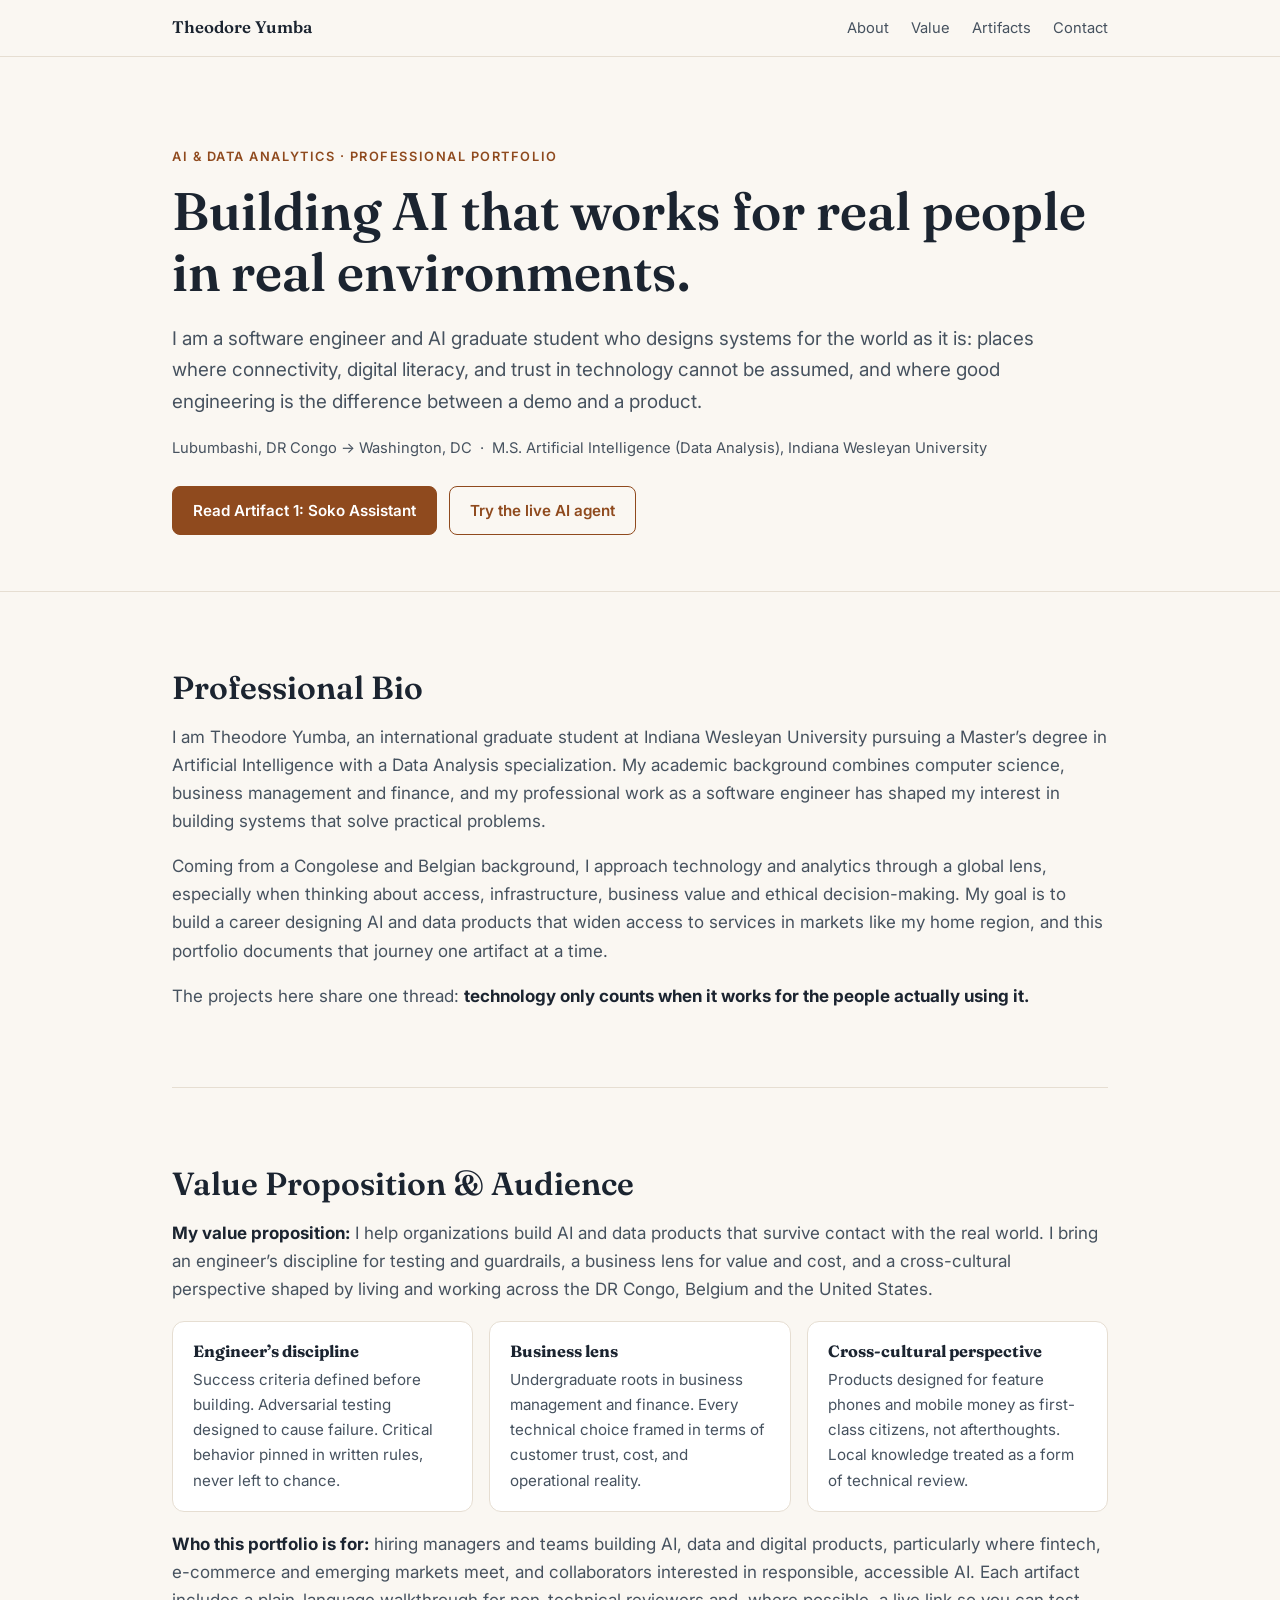
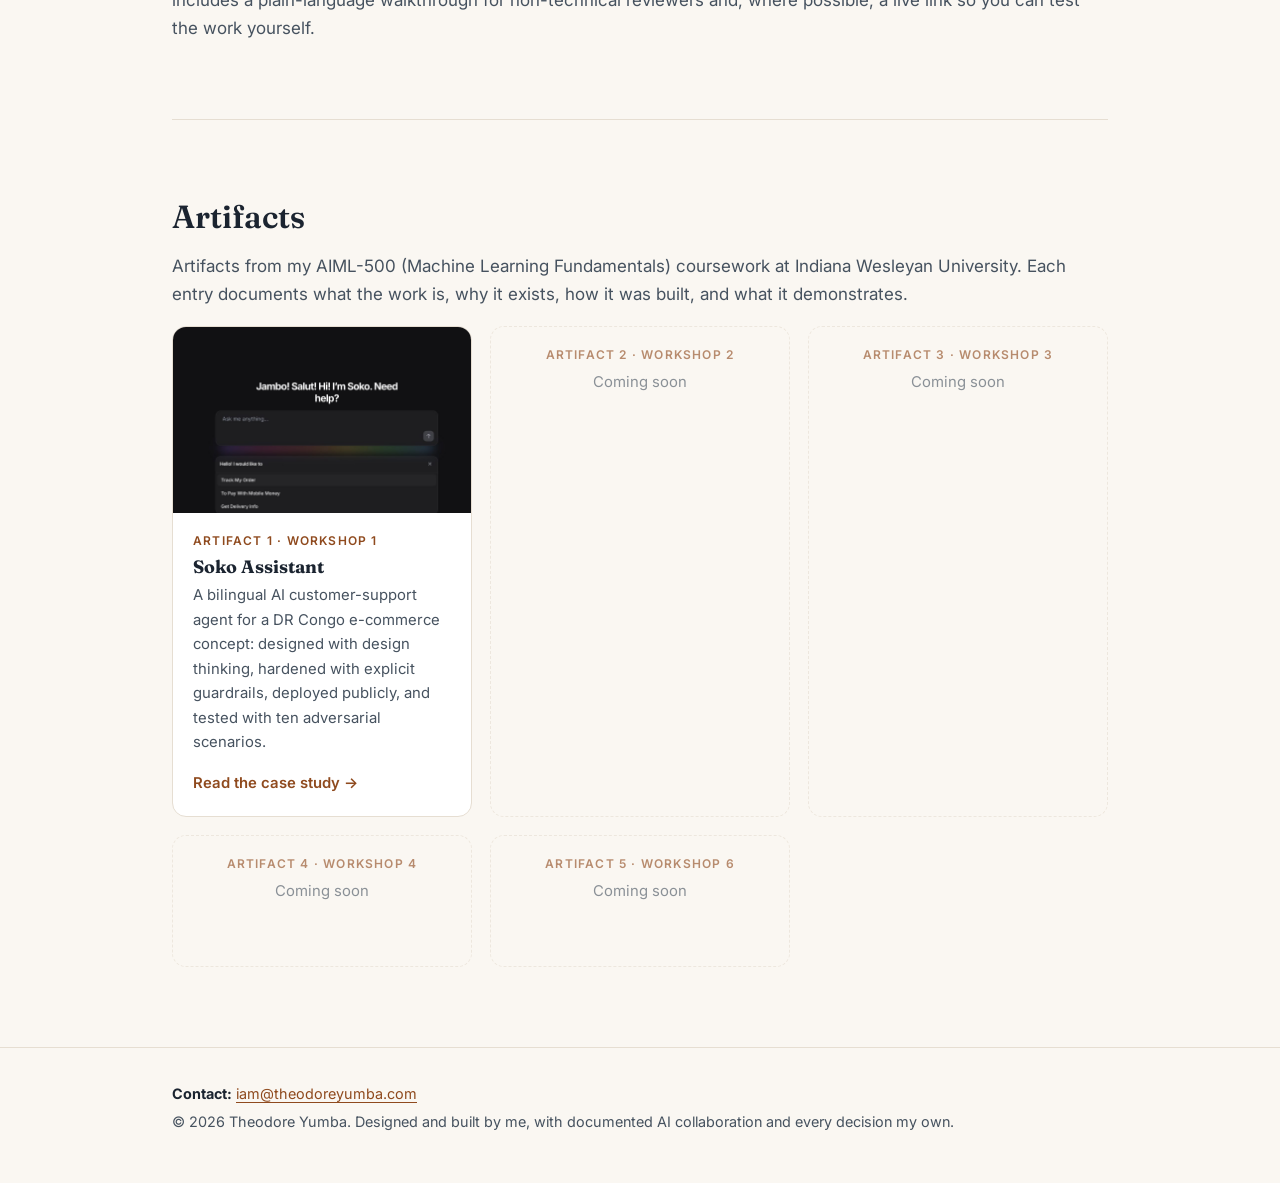
==== index.html @ 0212bd72 "Added Portfolio site to my project" ====
<!DOCTYPE html>
<html lang="en">
<head>
  <meta charset="UTF-8" />
  <meta name="viewport" content="width=device-width, initial-scale=1.0" />
  <title>Theodore Yumba · AI &amp; Data Portfolio</title>
  <meta name="description" content="Professional portfolio of Theodore Yumba: software engineer and AI graduate student building AI and data products that work in the real world." />
  <link rel="preconnect" href="https://fonts.googleapis.com" />
  <link rel="preconnect" href="https://fonts.gstatic.com" crossorigin />
  <link href="https://fonts.googleapis.com/css2?family=Fraunces:opsz,wght@9..144,500;9..144,600&family=Inter:wght@400;600&display=swap" rel="stylesheet" />
  <link rel="stylesheet" href="styles.css" />
</head>
<body>

<nav>
  <div class="wrap">
    <a class="brand" href="index.html">Theodore Yumba</a>
    <a class="link" href="#about">About</a>
    <a class="link" href="#value">Value</a>
    <a class="link" href="#artifacts">Artifacts</a>
    <a class="link" href="#contact">Contact</a>
  </div>
</nav>

<header class="hero">
  <div class="wrap">
    <span class="kicker">AI &amp; Data Analytics · Professional Portfolio</span>
    <h1>Building AI that works for real people in real environments.</h1>
    <p class="lede">I am a software engineer and AI graduate student who designs systems for the world as it is: places where connectivity, digital literacy, and trust in technology cannot be assumed, and where good engineering is the difference between a demo and a product.</p>
    <p class="meta">Lubumbashi, DR Congo → Washington, DC &nbsp;·&nbsp; M.S. Artificial Intelligence (Data Analysis), Indiana Wesleyan University</p>
    <div class="btns">
      <a class="btn primary" href="artifact-1-soko-assistant.html">Read Artifact 1: Soko Assistant</a>
      <a class="btn ghost" href="https://www.chatbase.co/MJqqu9by9r9kELqSXiOSh/help" target="_blank" rel="noopener">Try the live AI agent</a>
    </div>
  </div>
</header>

<main class="wrap">

  <section id="about">
    <h2>Professional Bio</h2>
    <p>I am Theodore Yumba, an international graduate student at Indiana Wesleyan University pursuing a Master&rsquo;s degree in Artificial Intelligence with a Data Analysis specialization. My academic background combines computer science, business management and finance, and my professional work as a software engineer has shaped my interest in building systems that solve practical problems.</p>
    <p>Coming from a Congolese and Belgian background, I approach technology and analytics through a global lens, especially when thinking about access, infrastructure, business value and ethical decision-making. My goal is to build a career designing AI and data products that widen access to services in markets like my home region, and this portfolio documents that journey one artifact at a time.</p>
    <p>The projects here share one thread: <strong>technology only counts when it works for the people actually using it.</strong></p>
  </section>

  <hr class="rule" />

  <section id="value">
    <h2>Value Proposition &amp; Audience</h2>
    <p><strong>My value proposition:</strong> I help organizations build AI and data products that survive contact with the real world. I bring an engineer&rsquo;s discipline for testing and guardrails, a business lens for value and cost, and a cross-cultural perspective shaped by living and working across the DR Congo, Belgium and the United States.</p>
    <div class="pillars">
      <div class="pillar">
        <h3>Engineer&rsquo;s discipline</h3>
        <p>Success criteria defined before building. Adversarial testing designed to cause failure. Critical behavior pinned in written rules, never left to chance.</p>
      </div>
      <div class="pillar">
        <h3>Business lens</h3>
        <p>Undergraduate roots in business management and finance. Every technical choice framed in terms of customer trust, cost, and operational reality.</p>
      </div>
      <div class="pillar">
        <h3>Cross-cultural perspective</h3>
        <p>Products designed for feature phones and mobile money as first-class citizens, not afterthoughts. Local knowledge treated as a form of technical review.</p>
      </div>
    </div>
    <p style="margin-top:18px;"><strong>Who this portfolio is for:</strong> hiring managers and teams building AI, data and digital products, particularly where fintech, e-commerce and emerging markets meet, and collaborators interested in responsible, accessible AI. Each artifact includes a plain-language walkthrough for non-technical reviewers and, where possible, a live link so you can test the work yourself.</p>
  </section>

  <hr class="rule" />

  <section id="artifacts">
    <h2>Artifacts</h2>
    <p>Artifacts from my AIML-500 (Machine Learning Fundamentals) coursework at Indiana Wesleyan University. Each entry documents what the work is, why it exists, how it was built, and what it demonstrates.</p>
    <div class="cards">
      <article class="card">
        <img src="assets/01-soko-live-agent-page.jpg" alt="Soko Assistant live agent page greeting customers in Katanga Swahili, French and English" />
        <div class="pad">
          <span class="tag">Artifact 1 · Workshop 1</span>
          <h3>Soko Assistant</h3>
          <p>A bilingual AI customer-support agent for a DR Congo e-commerce concept: designed with design thinking, hardened with explicit guardrails, deployed publicly, and tested with ten adversarial scenarios.</p>
          <a class="more" href="artifact-1-soko-assistant.html">Read the case study →</a>
        </div>
      </article>
      <article class="card soon">
        <div class="pad">
          <span class="tag">Artifact 2 · Workshop 2</span>
          <p>Coming soon</p>
        </div>
      </article>
      <article class="card soon">
        <div class="pad">
          <span class="tag">Artifact 3 · Workshop 3</span>
          <p>Coming soon</p>
        </div>
      </article>
      <article class="card soon">
        <div class="pad">
          <span class="tag">Artifact 4 · Workshop 4</span>
          <p>Coming soon</p>
        </div>
      </article>
      <article class="card soon">
        <div class="pad">
          <span class="tag">Artifact 5 · Workshop 6</span>
          <p>Coming soon</p>
        </div>
      </article>
    </div>
  </section>

</main>

<footer id="contact">
  <div class="wrap">
    <p><strong>Contact:</strong> <a href="mailto:iam@theodoreyumba.com">iam@theodoreyumba.com</a></p>
    <p>© 2026 Theodore Yumba. Designed and built by me, with documented AI collaboration and every decision my own.</p>
  </div>
</footer>

</body>
</html>
---- styles.css ----
/* Theodore Yumba · Portfolio · hand-built, no framework */
:root {
  --ink: #1b2430;
  --ink-soft: #46525f;
  --paper: #faf7f2;
  --card: #ffffff;
  --copper: #b4622d;      /* Katanga copper */
  --copper-deep: #8f4a1e;
  --line: #e6ded2;
  --ok: #2e6e4e;
  --max: 980px;
}
* { box-sizing: border-box; }
html { scroll-behavior: smooth; }
body {
  margin: 0;
  font-family: "Inter", -apple-system, "Segoe UI", Roboto, sans-serif;
  font-size: 17px;
  line-height: 1.65;
  color: var(--ink);
  background: var(--paper);
}
h1, h2, h3 { font-family: "Fraunces", Georgia, serif; line-height: 1.15; color: var(--ink); }
h1 { font-size: clamp(2.1rem, 5vw, 3.3rem); margin: 0 0 .4em; font-weight: 600; }
h2 { font-size: clamp(1.5rem, 3vw, 2rem); margin: 2.2em 0 .5em; font-weight: 600; }
h3 { font-size: 1.15rem; margin: 1.6em 0 .4em; }
p  { margin: 0 0 1em; color: var(--ink-soft); }
strong { color: var(--ink); }
a { color: var(--copper-deep); text-decoration-thickness: 1px; text-underline-offset: 3px; }
a:hover { color: var(--copper); }
img { max-width: 100%; height: auto; display: block; border-radius: 10px; }

.wrap { max-width: var(--max); margin: 0 auto; padding: 0 22px; }

/* nav */
nav {
  position: sticky; top: 0; z-index: 10;
  background: rgba(250, 247, 242, .92); backdrop-filter: blur(6px);
  border-bottom: 1px solid var(--line);
}
nav .wrap { display: flex; align-items: center; gap: 22px; padding: 14px 22px; }
nav .brand { font-family: "Fraunces", Georgia, serif; font-weight: 600; font-size: 1.05rem; color: var(--ink); text-decoration: none; margin-right: auto; }
nav a.link { font-size: .92rem; color: var(--ink-soft); text-decoration: none; }
nav a.link:hover { color: var(--copper-deep); }

/* hero */
header.hero { padding: 84px 0 56px; border-bottom: 1px solid var(--line); }
.kicker {
  display: inline-block; font-size: .8rem; letter-spacing: .12em; text-transform: uppercase;
  color: var(--copper-deep); font-weight: 600; margin-bottom: 14px;
}
.hero p.lede { font-size: 1.18rem; max-width: 46em; }
.hero .meta { font-size: .92rem; color: var(--ink-soft); margin-top: 18px; }
.btns { margin-top: 26px; display: flex; gap: 12px; flex-wrap: wrap; }
.btn {
  display: inline-block; padding: 11px 20px; border-radius: 8px; font-size: .95rem;
  text-decoration: none; font-weight: 600; border: 1.5px solid var(--copper-deep);
}
.btn.primary { background: var(--copper-deep); color: #fff; }
.btn.primary:hover { background: var(--copper); border-color: var(--copper); color: #fff; }
.btn.ghost { color: var(--copper-deep); background: transparent; }
.btn.ghost:hover { background: #f3e9dd; }

/* sections */
section { padding: 8px 0 20px; }
.rule { border: 0; border-top: 1px solid var(--line); margin: 40px 0 0; }

/* value pillars */
.pillars { display: grid; grid-template-columns: repeat(auto-fit, minmax(240px, 1fr)); gap: 16px; margin-top: 18px; }
.pillar {
  background: var(--card); border: 1px solid var(--line); border-radius: 12px; padding: 20px 20px 14px;
}
.pillar h3 { margin: 0 0 .4em; font-size: 1.02rem; }
.pillar p { font-size: .95rem; margin-bottom: .3em; }

/* artifact cards */
.cards { display: grid; grid-template-columns: repeat(auto-fit, minmax(270px, 1fr)); gap: 18px; margin-top: 18px; }
.card {
  background: var(--card); border: 1px solid var(--line); border-radius: 14px; overflow: hidden;
  display: flex; flex-direction: column; transition: transform .15s ease, box-shadow .15s ease;
}
.card:hover { transform: translateY(-3px); box-shadow: 0 10px 26px rgba(27, 36, 48, .10); }
.card img { border-radius: 0; aspect-ratio: 16 / 10; object-fit: cover; object-position: top; }
.card .pad { padding: 18px 20px 20px; display: flex; flex-direction: column; gap: 6px; flex: 1; }
.card .tag { font-size: .75rem; letter-spacing: .1em; text-transform: uppercase; color: var(--copper-deep); font-weight: 600; }
.card h3 { margin: 0; font-size: 1.12rem; }
.card p { font-size: .93rem; margin: 0; flex: 1; }
.card a.more { font-size: .93rem; font-weight: 600; text-decoration: none; margin-top: 10px; }
.card.soon { opacity: .62; background: transparent; border-style: dashed; }
.card.soon .pad { justify-content: center; text-align: center; min-height: 130px; }

/* artifact page */
.breadcrumb { font-size: .9rem; margin: 26px 0 0; }
.artifact-meta { font-size: .92rem; color: var(--ink-soft); margin-bottom: 4px; }
figure { margin: 26px 0; }
figcaption { font-size: .86rem; color: var(--ink-soft); margin-top: 8px; font-style: italic; }
figure img { border: 1px solid var(--line); }
.callout {
  background: #f3ece1; border: 1px solid var(--line); border-left: 4px solid var(--copper);
  border-radius: 10px; padding: 18px 20px; margin: 26px 0;
}
.callout h3 { margin: 0 0 .4em; }
.callout p, .callout li { font-size: .95rem; }
ul { color: var(--ink-soft); padding-left: 1.2em; }
li { margin-bottom: .45em; }
.refs { font-size: .95rem; }

/* footer */
footer { margin-top: 60px; border-top: 1px solid var(--line); padding: 34px 0 44px; }
footer p { font-size: .9rem; margin-bottom: .35em; }

@media (max-width: 640px) {
  nav .wrap { gap: 14px; }
  header.hero { padding: 56px 0 40px; }
}
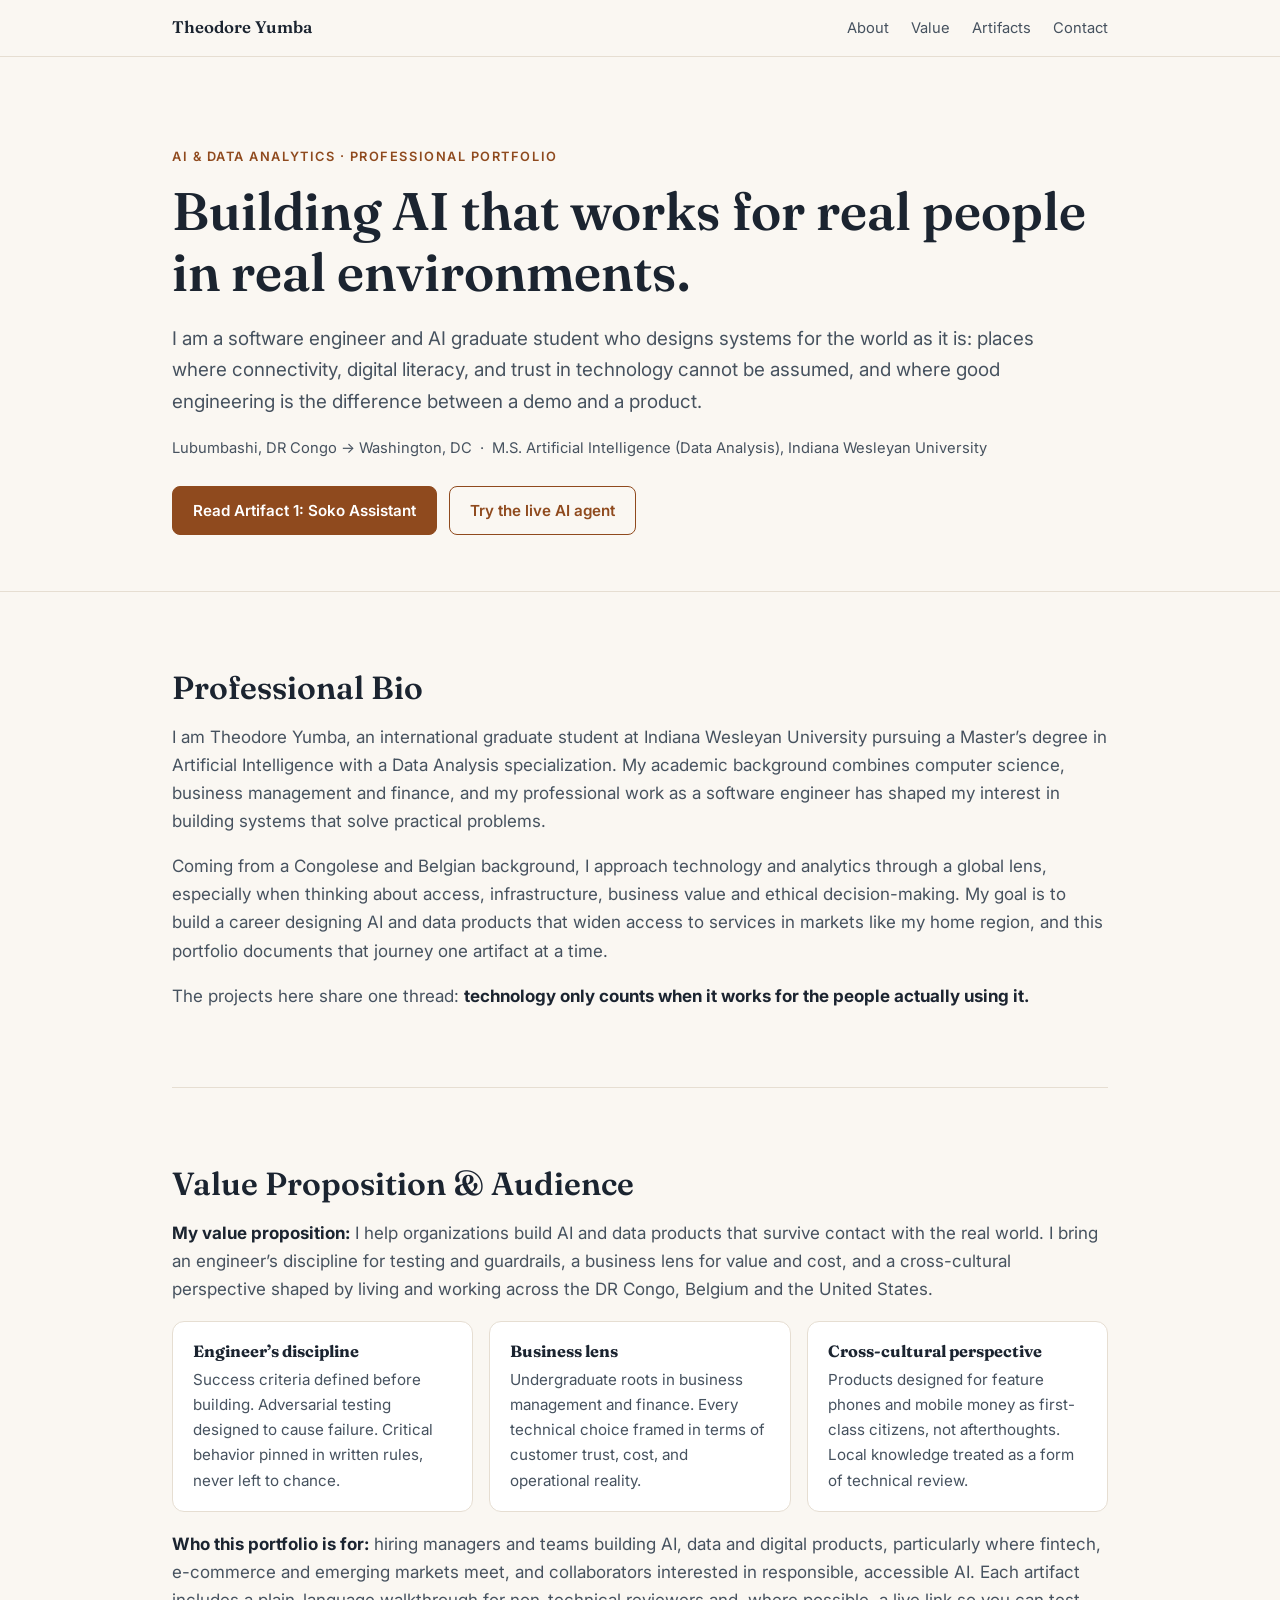
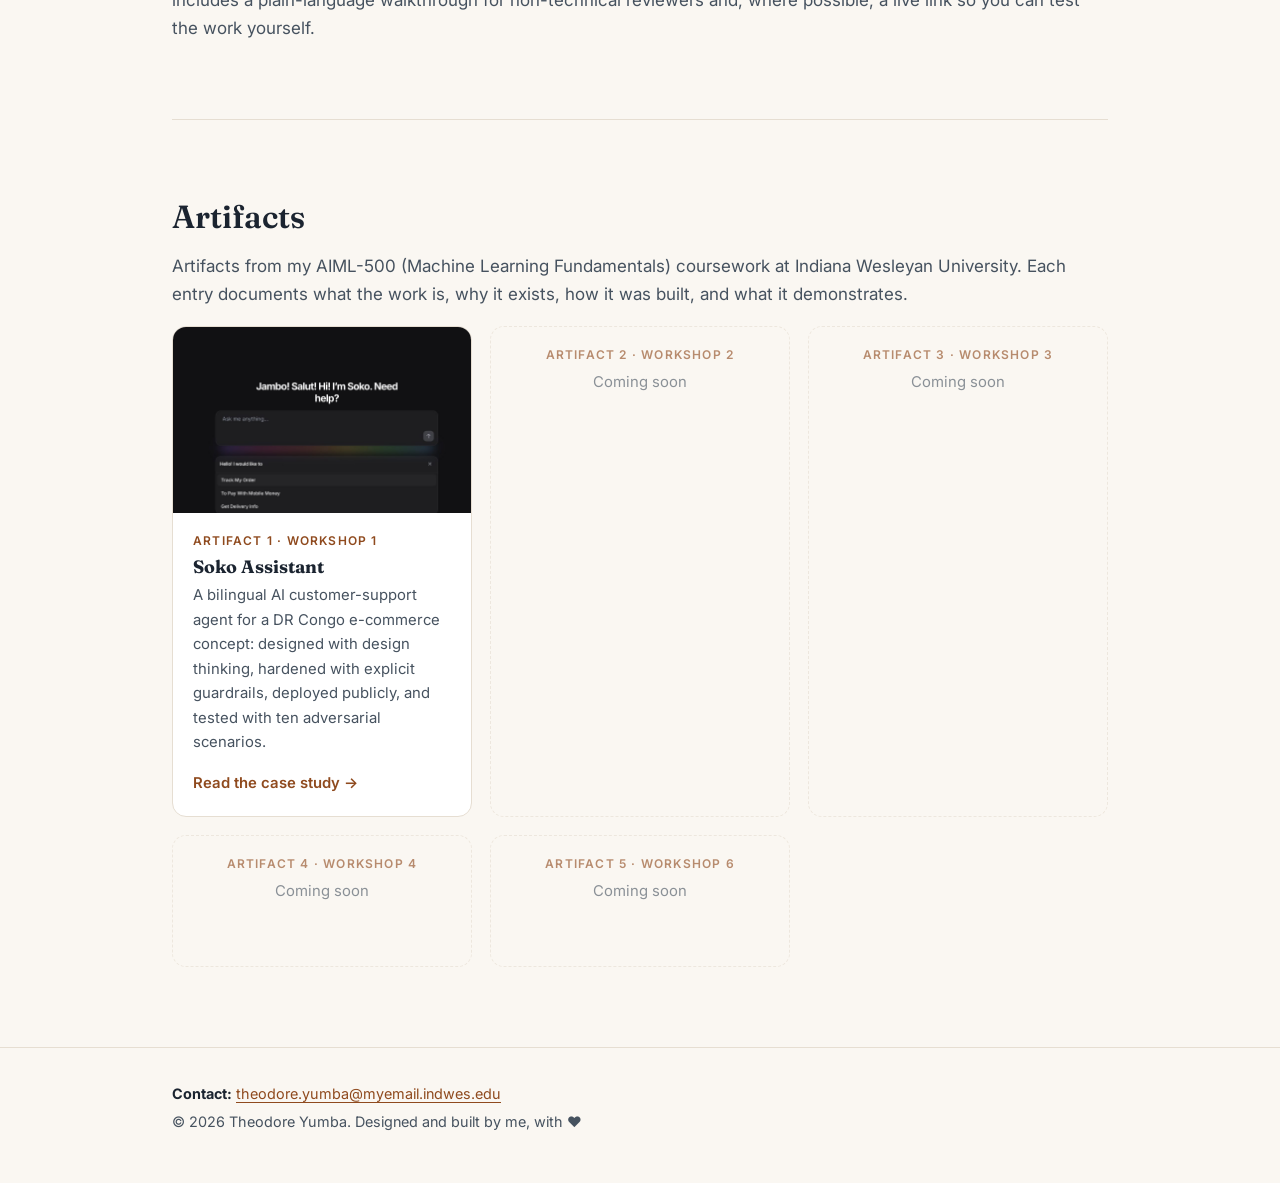
==== commit 39cecd25: "Update index.html to put school email instead of personal" ====
--- a/index.html
+++ b/index.html
@@ -112,8 +112,8 @@
 
 <footer id="contact">
   <div class="wrap">
-    <p><strong>Contact:</strong> <a href="mailto:iam@theodoreyumba.com">iam@theodoreyumba.com</a></p>
-    <p>© 2026 Theodore Yumba. Designed and built by me, with documented AI collaboration and every decision my own.</p>
+    <p><strong>Contact:</strong> <a href="mailto:theodore.yumba@myemail.indwes.edu">theodore.yumba@myemail.indwes.edu</a></p>
+    <p>© 2026 Theodore Yumba. Designed and built by me, with ❤️</p>
   </div>
 </footer>
 
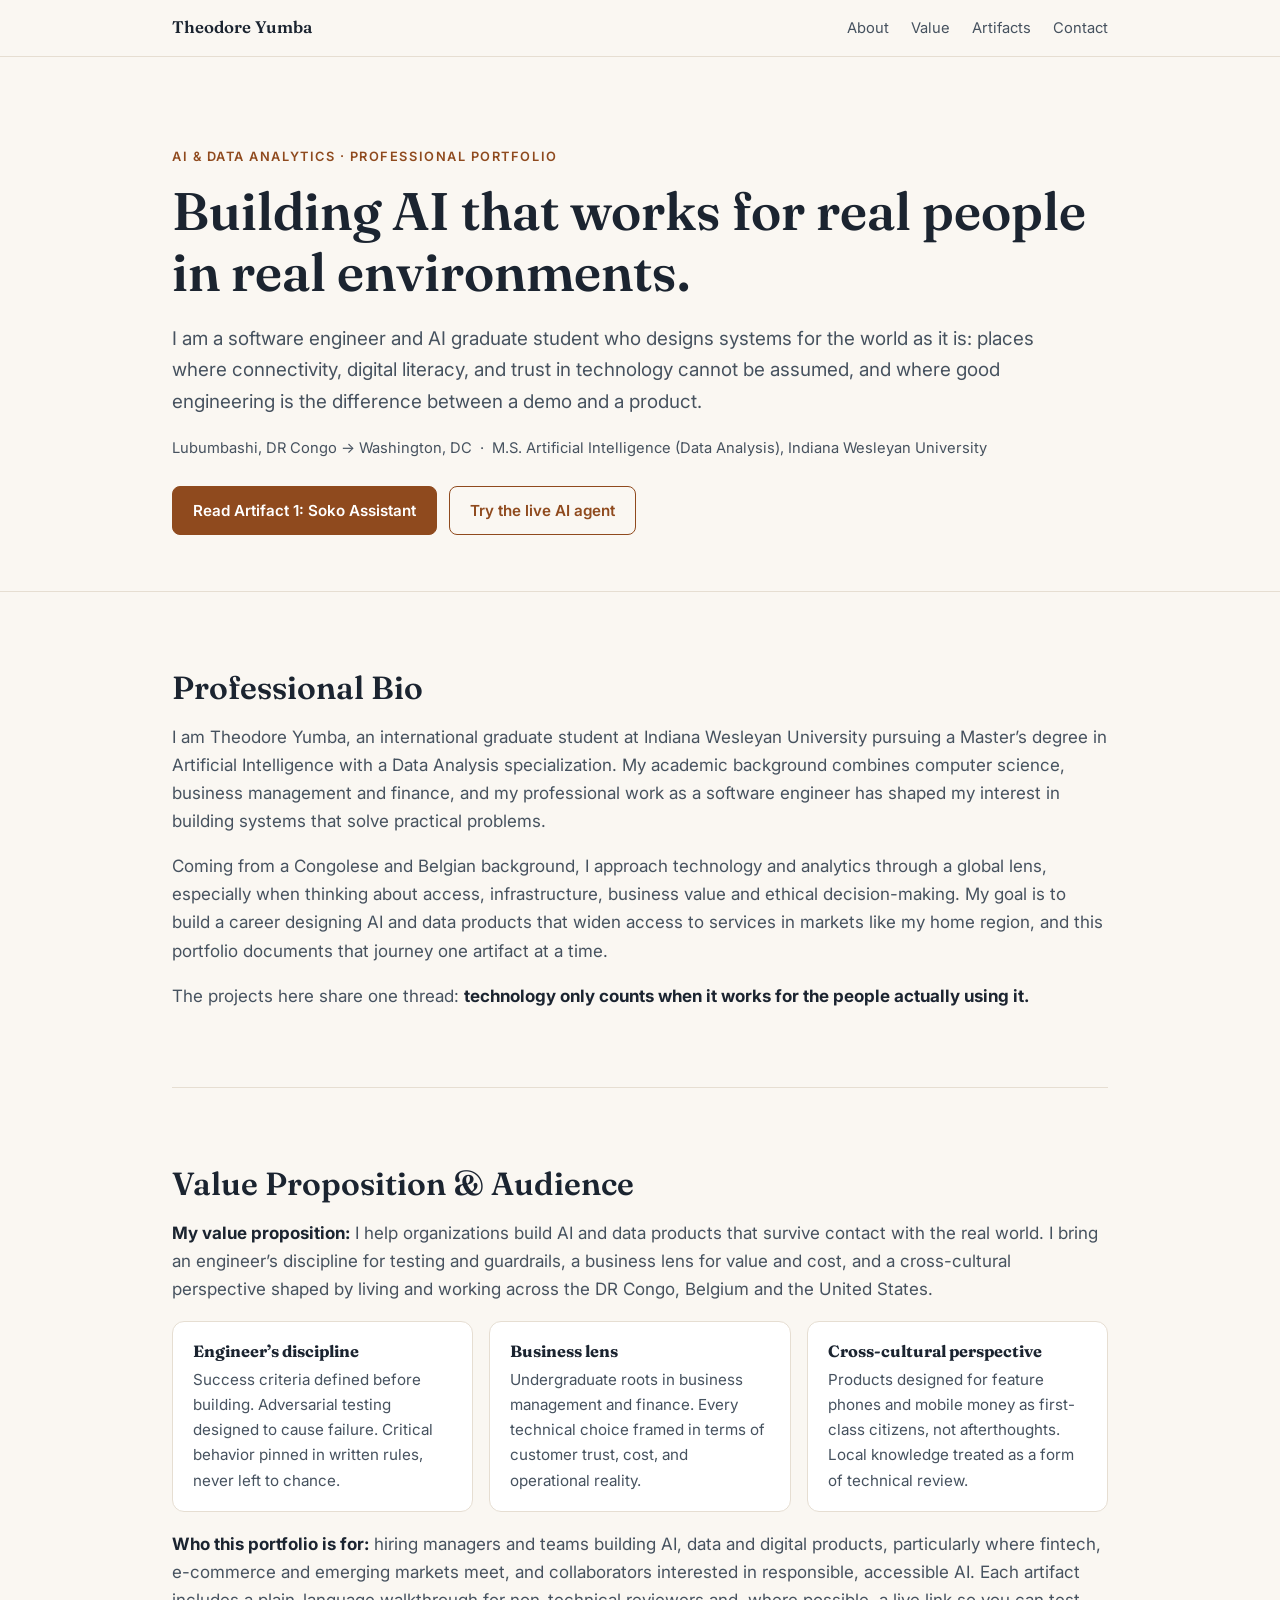
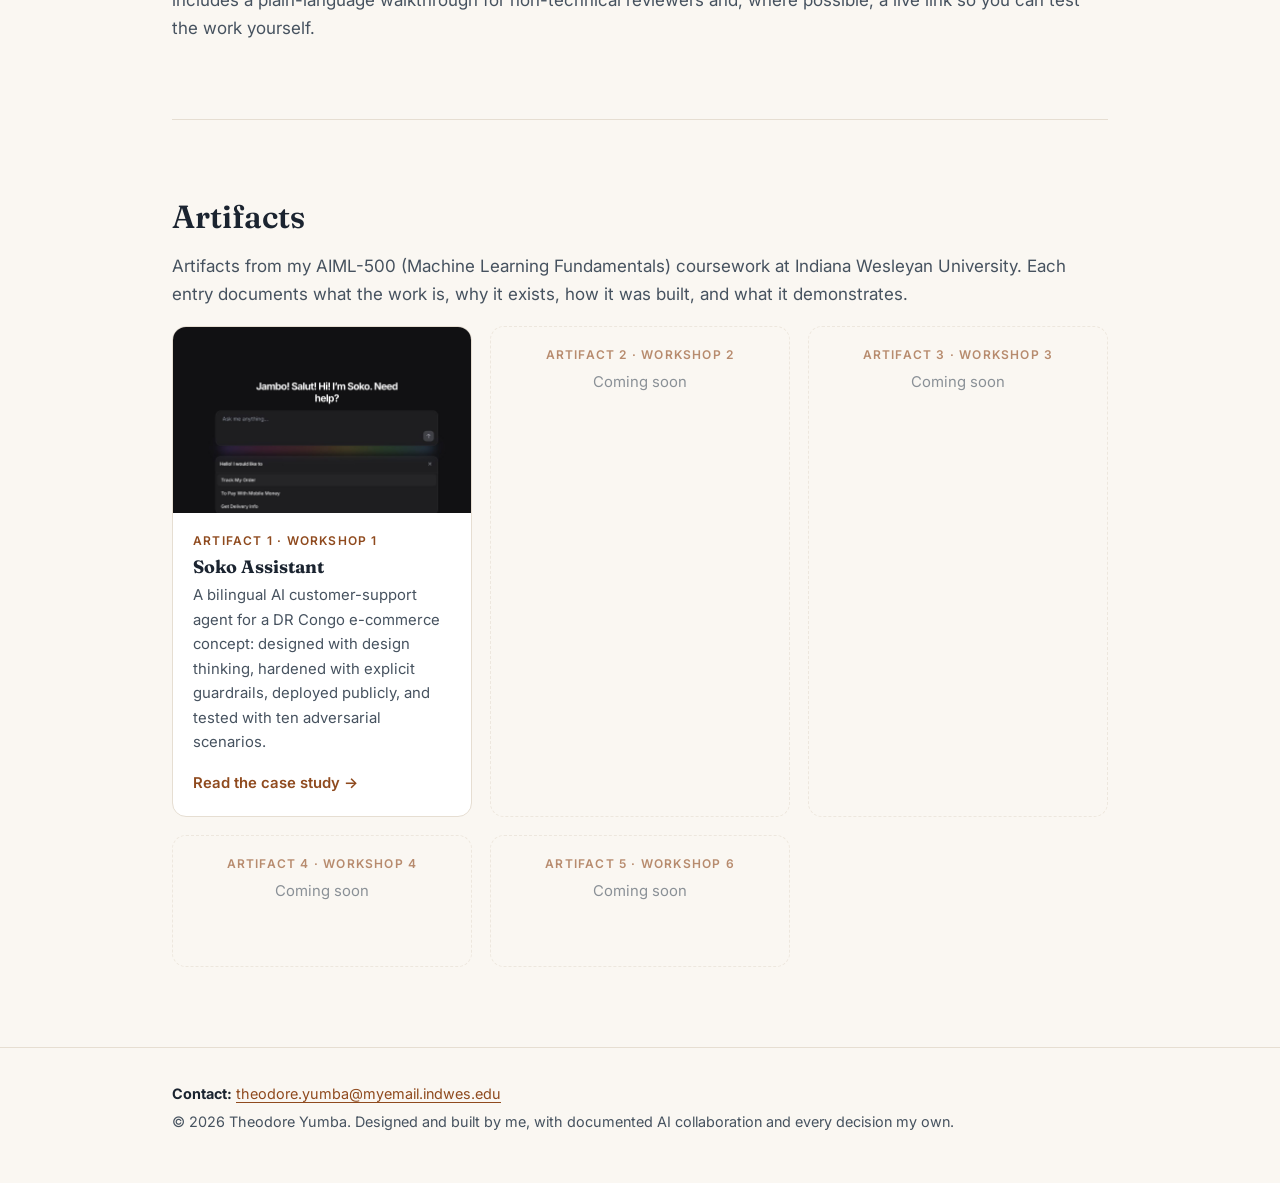
==== commit 8ce8154a: "Update Site with direct artifats" ====
--- a/index.html
+++ b/index.html
@@ -113,7 +113,7 @@
 <footer id="contact">
   <div class="wrap">
     <p><strong>Contact:</strong> <a href="mailto:theodore.yumba@myemail.indwes.edu">theodore.yumba@myemail.indwes.edu</a></p>
-    <p>© 2026 Theodore Yumba. Designed and built by me, with ❤️</p>
+    <p>© 2026 Theodore Yumba. Designed and built by me, with documented AI collaboration and every decision my own.</p>
   </div>
 </footer>
 
--- a/styles.css
+++ b/styles.css
@@ -105,6 +105,24 @@
 li { margin-bottom: .45em; }
 .refs { font-size: .95rem; }
 
+/* downloadable artifact files */
+.filelist { display: grid; gap: 12px; margin-top: 16px; }
+.file {
+  display: flex; align-items: flex-start; gap: 16px;
+  background: var(--card); border: 1px solid var(--line); border-radius: 12px;
+  padding: 16px 18px; text-decoration: none;
+  transition: border-color .15s ease, transform .15s ease, box-shadow .15s ease;
+}
+.file:hover { border-color: var(--copper); transform: translateY(-2px); box-shadow: 0 8px 20px rgba(27,36,48,.08); }
+.file .ext {
+  flex: 0 0 auto; font-size: .7rem; font-weight: 700; letter-spacing: .08em;
+  color: #fff; background: var(--copper-deep); border-radius: 6px;
+  padding: 6px 9px; margin-top: 2px;
+}
+.file .fmeta { display: flex; flex-direction: column; gap: 3px; }
+.file .fmeta strong { color: var(--ink); font-size: 1.02rem; }
+.file .fmeta em { color: var(--ink-soft); font-style: normal; font-size: .92rem; line-height: 1.55; }
+
 /* footer */
 footer { margin-top: 60px; border-top: 1px solid var(--line); padding: 34px 0 44px; }
 footer p { font-size: .9rem; margin-bottom: .35em; }
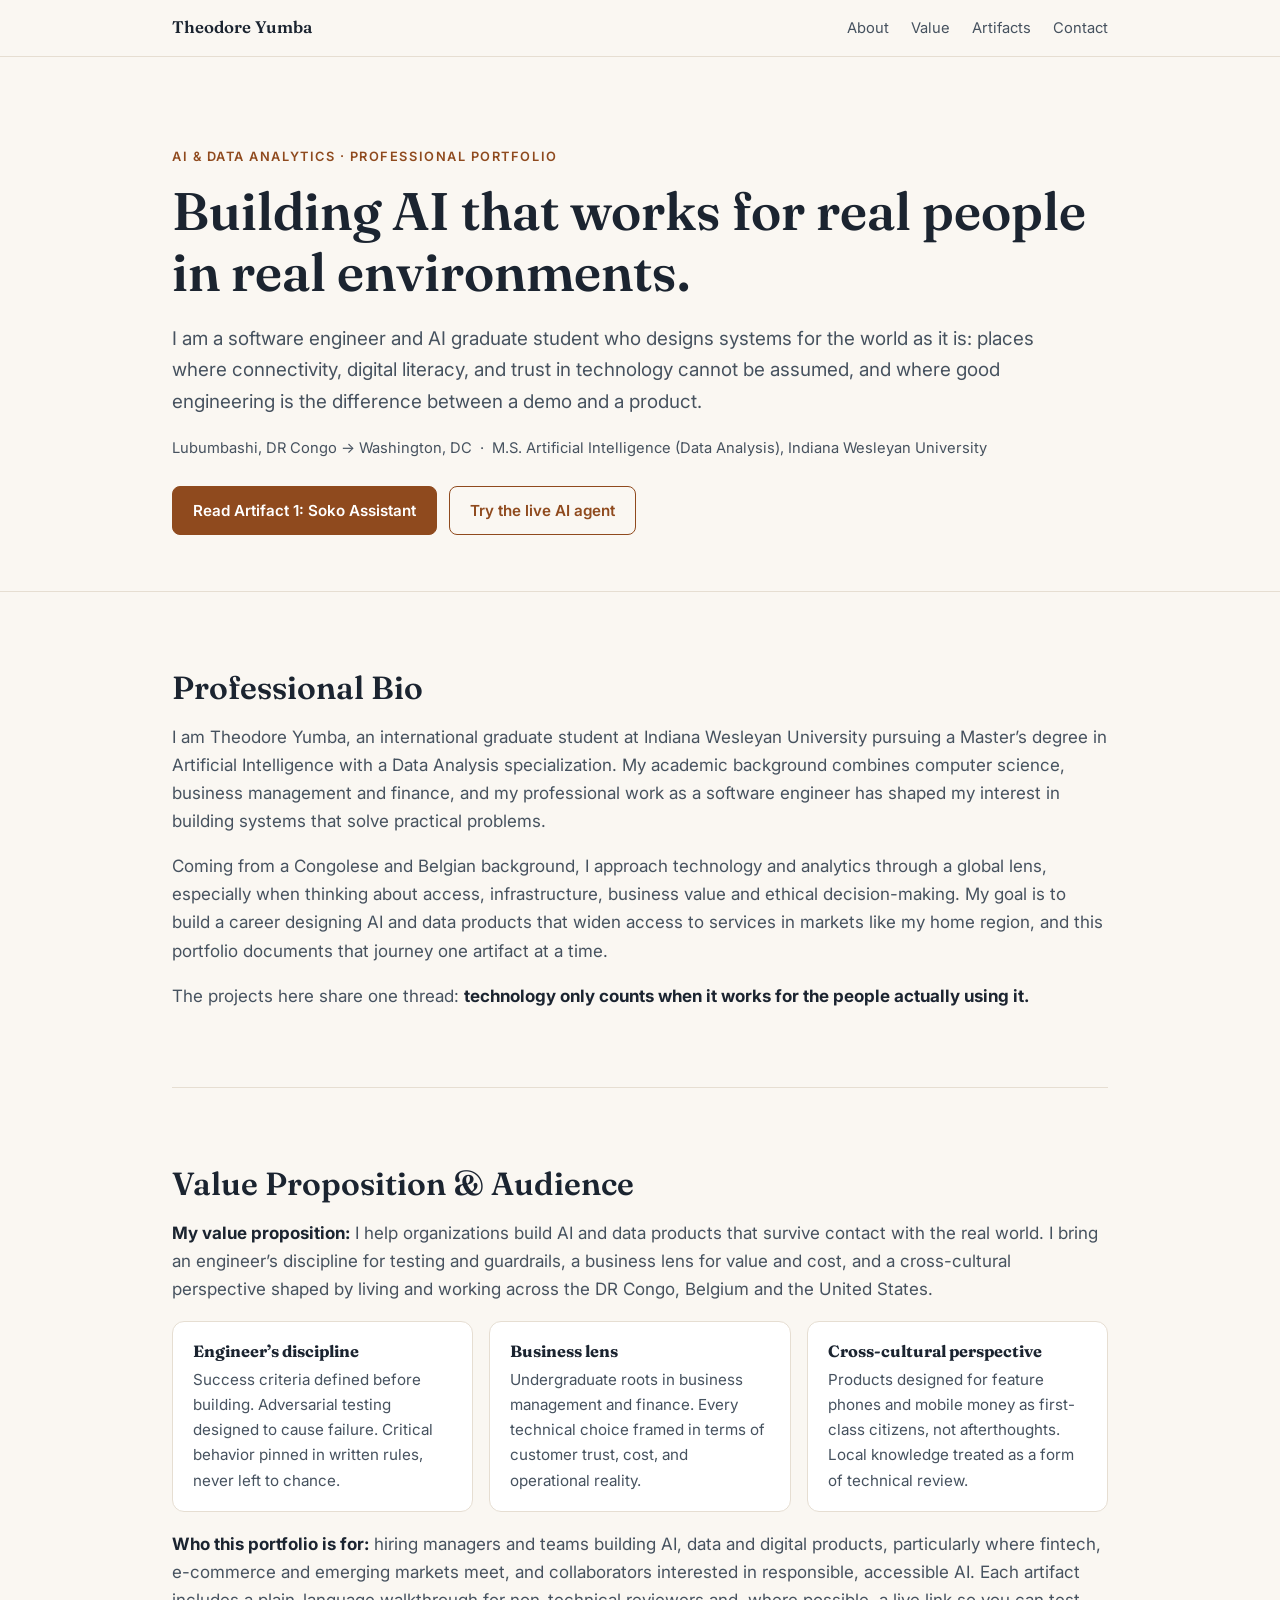
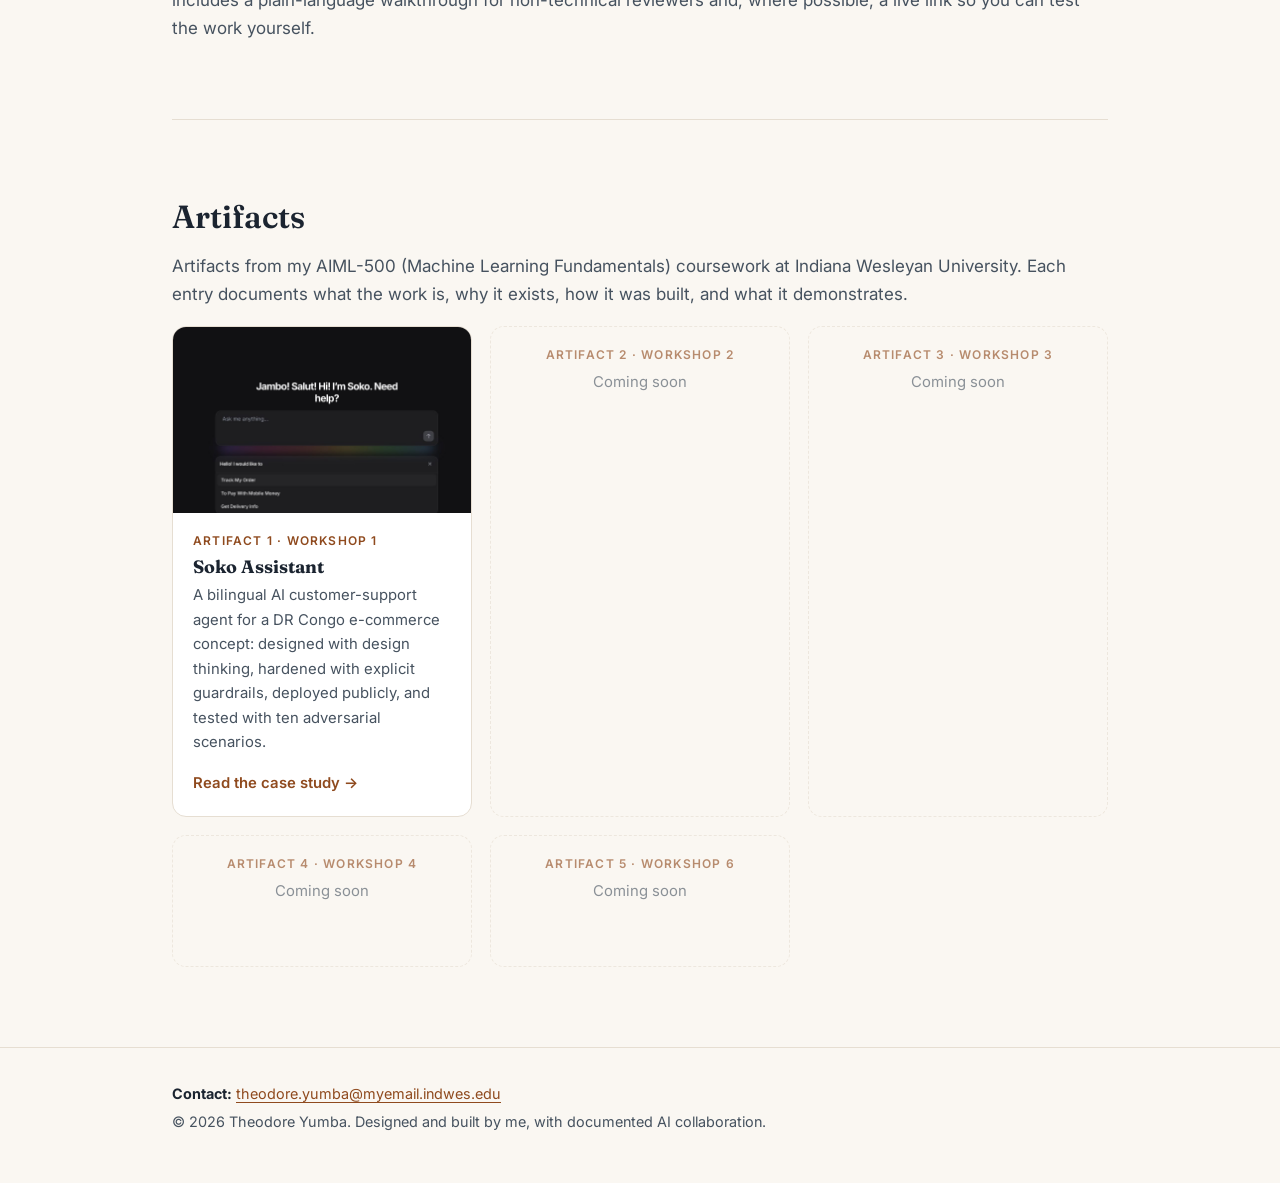
==== commit 75caf157: "Update index.html" ====
--- a/index.html
+++ b/index.html
@@ -113,7 +113,7 @@
 <footer id="contact">
   <div class="wrap">
     <p><strong>Contact:</strong> <a href="mailto:theodore.yumba@myemail.indwes.edu">theodore.yumba@myemail.indwes.edu</a></p>
-    <p>© 2026 Theodore Yumba. Designed and built by me, with documented AI collaboration and every decision my own.</p>
+    <p>© 2026 Theodore Yumba. Designed and built by me, with documented AI collaboration.</p>
   </div>
 </footer>
 
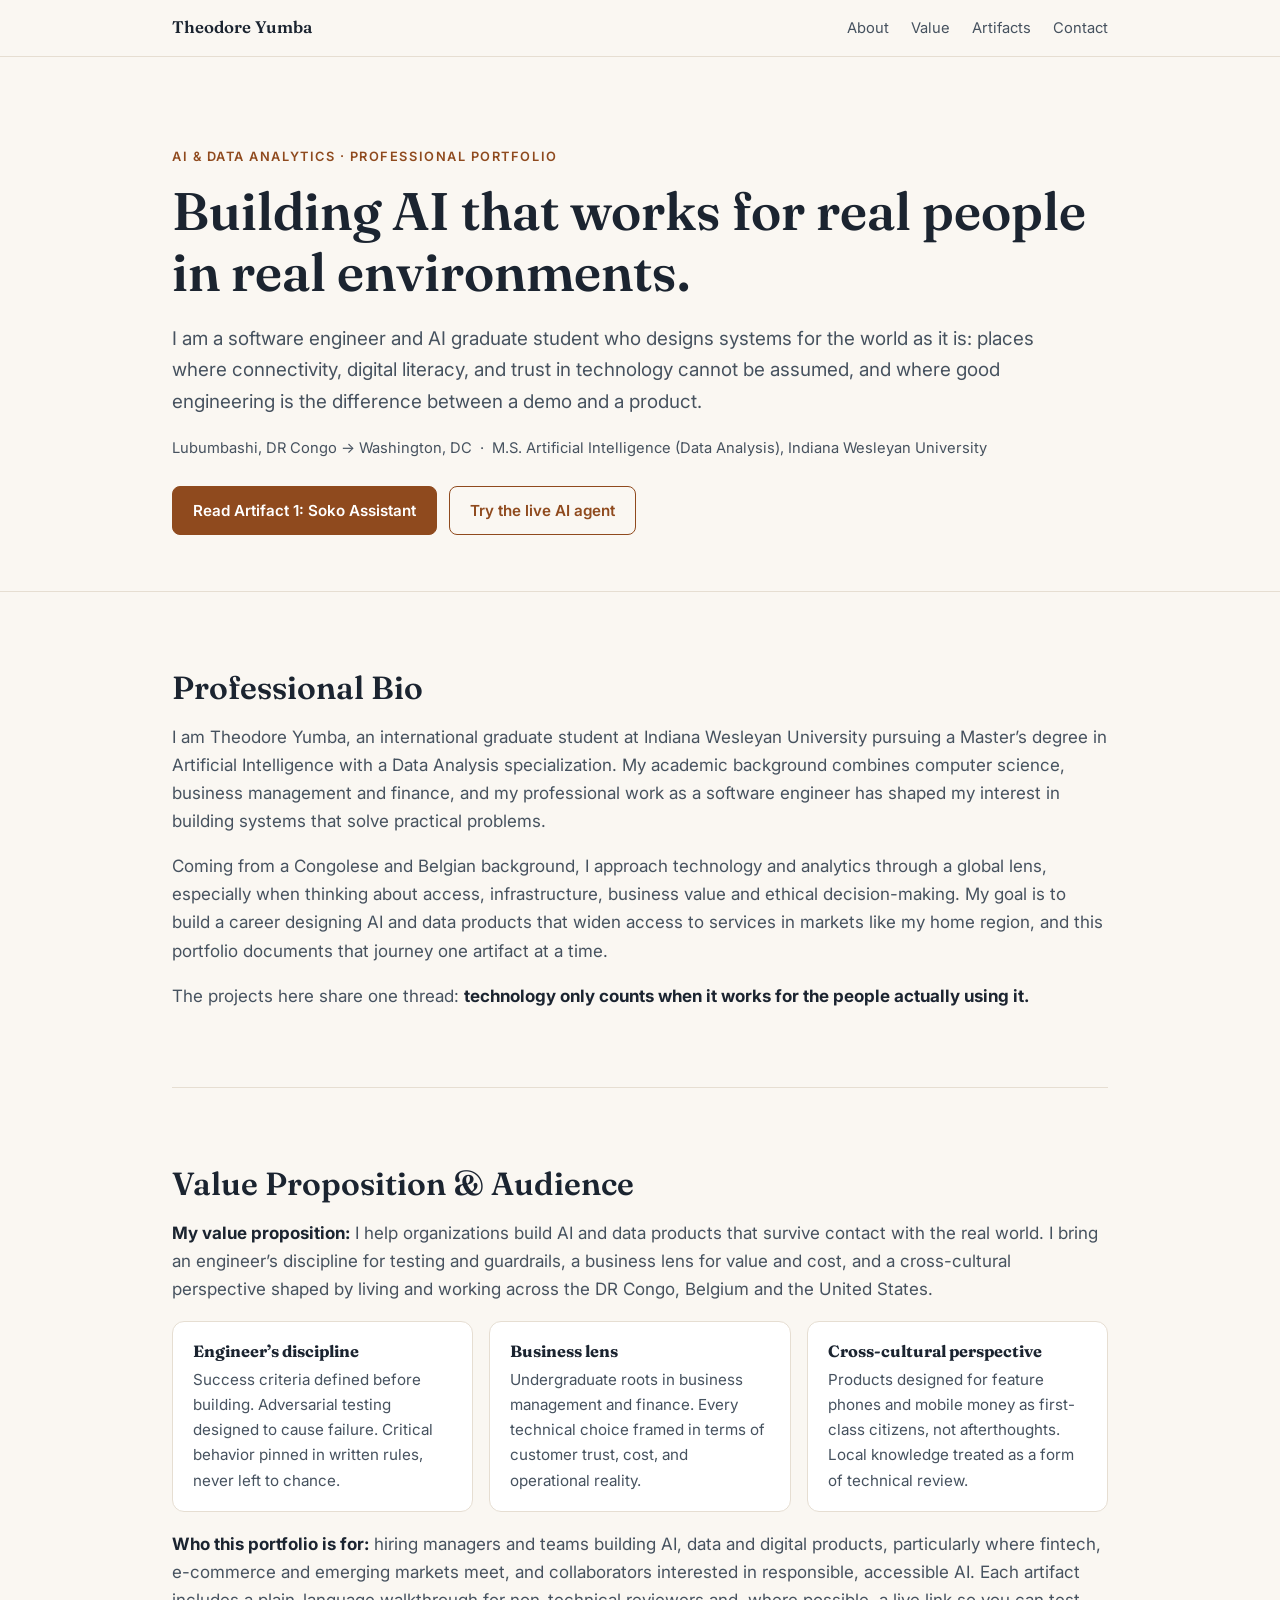
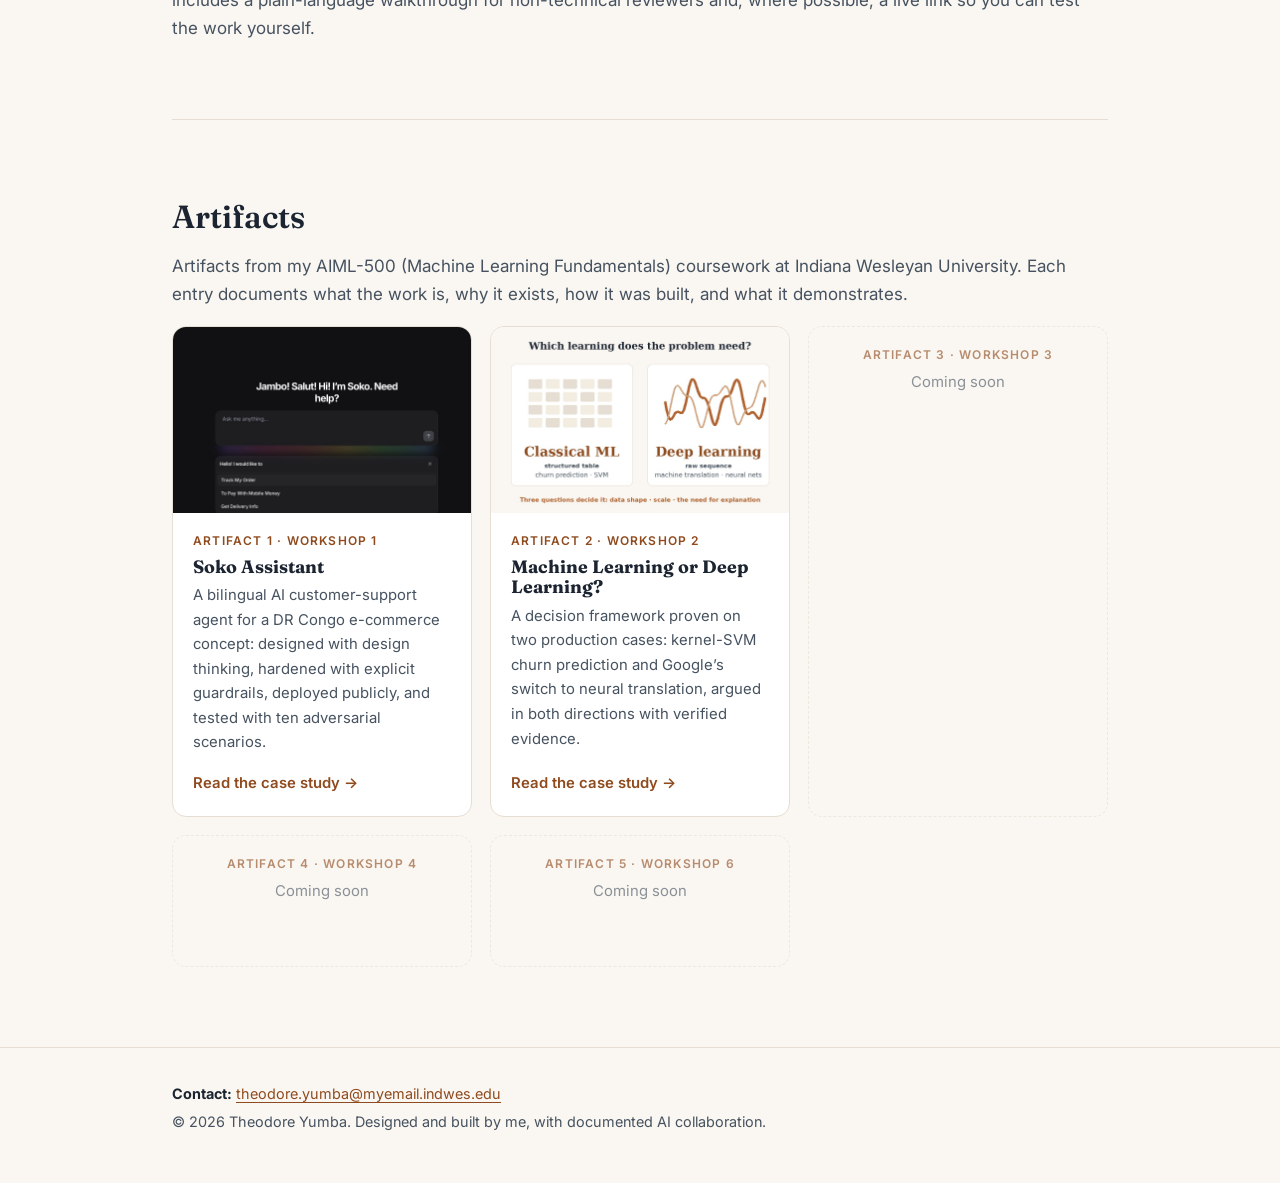
==== commit 33107785: "Add files via upload" ====
--- a/index.html
+++ b/index.html
@@ -81,10 +81,13 @@
           <a class="more" href="artifact-1-soko-assistant.html">Read the case study →</a>
         </div>
       </article>
-      <article class="card soon">
+      <article class="card">
+        <img src="assets/05-ml-vs-dl-framework.jpg" alt="Framework graphic contrasting classical machine learning on structured tables with deep learning on raw sequences" />
         <div class="pad">
           <span class="tag">Artifact 2 · Workshop 2</span>
-          <p>Coming soon</p>
+          <h3>Machine Learning or Deep Learning?</h3>
+          <p>A decision framework proven on two production cases: kernel-SVM churn prediction and Google&rsquo;s switch to neural translation, argued in both directions with verified evidence.</p>
+          <a class="more" href="artifact-2-ml-vs-dl.html">Read the case study →</a>
         </div>
       </article>
       <article class="card soon">
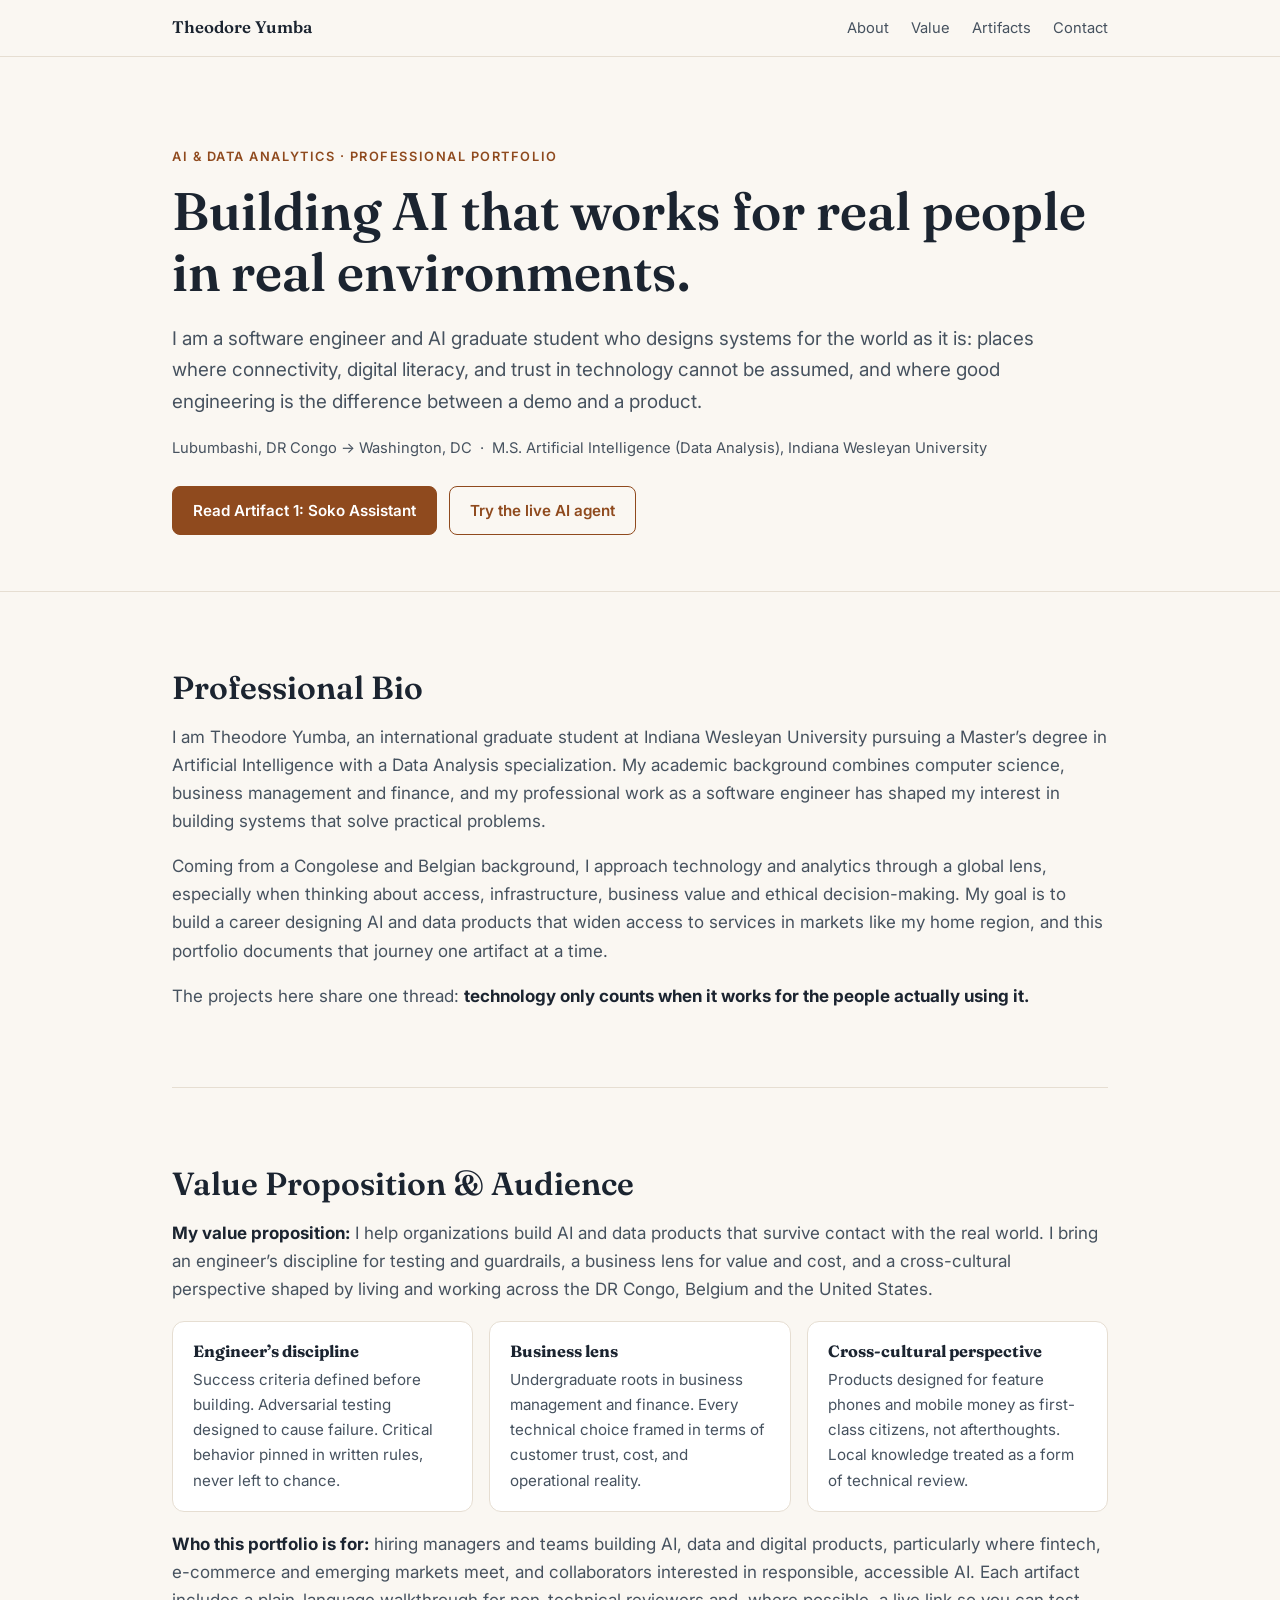
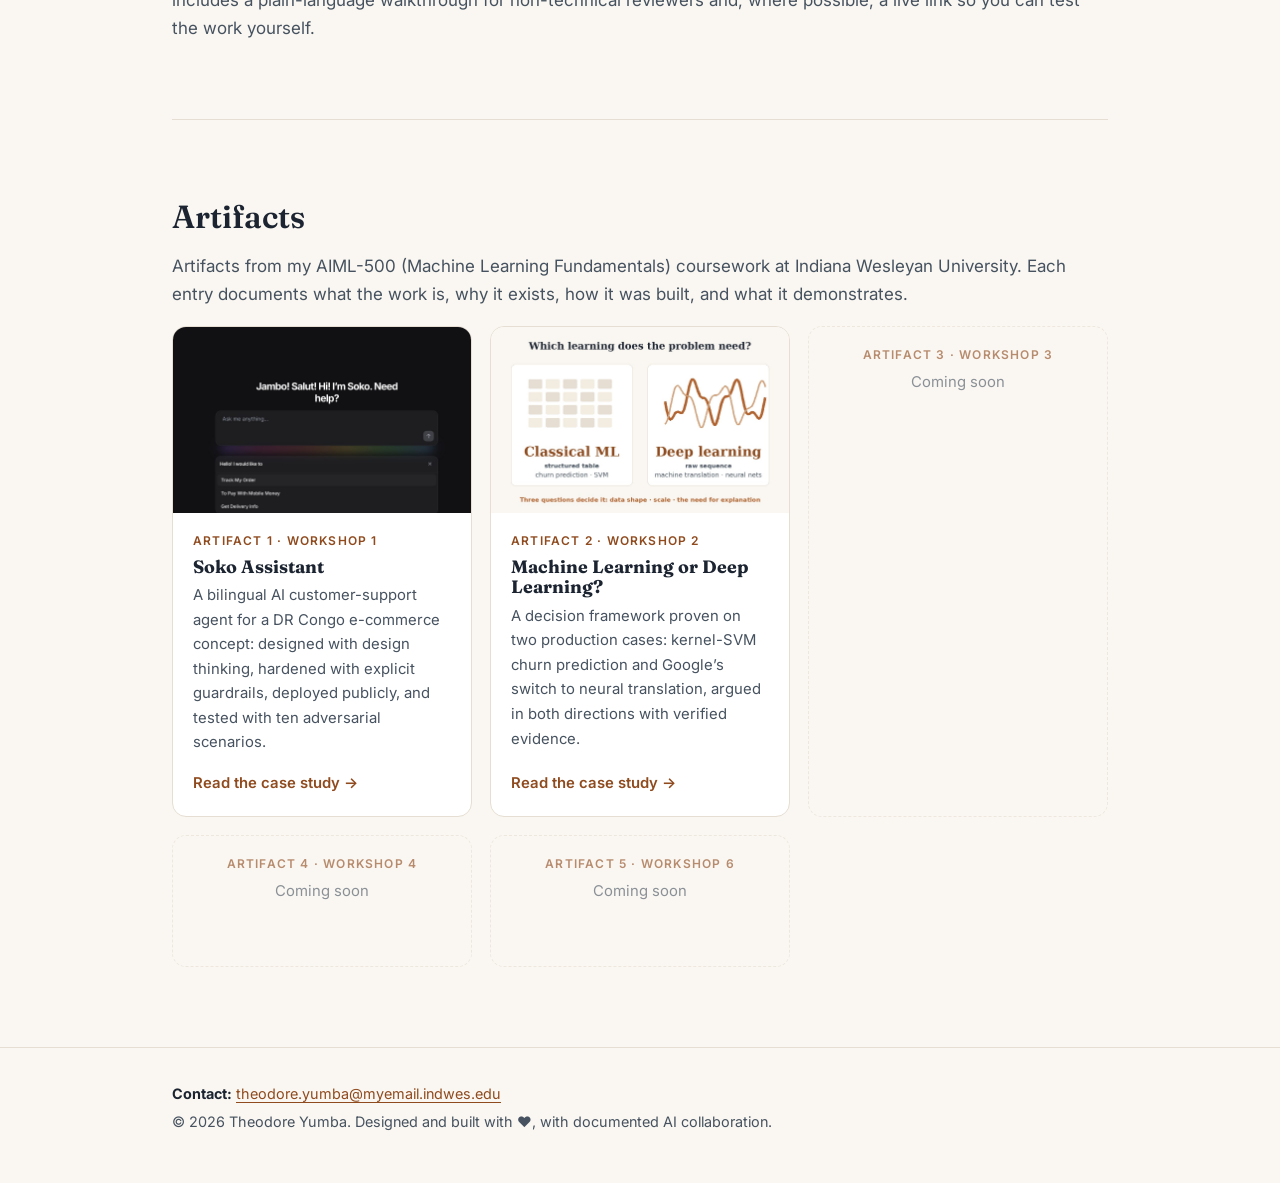
==== commit d4e43c9b: "Update index.html" ====
--- a/index.html
+++ b/index.html
@@ -116,7 +116,7 @@
 <footer id="contact">
   <div class="wrap">
     <p><strong>Contact:</strong> <a href="mailto:theodore.yumba@myemail.indwes.edu">theodore.yumba@myemail.indwes.edu</a></p>
-    <p>© 2026 Theodore Yumba. Designed and built by me, with documented AI collaboration.</p>
+    <p>© 2026 Theodore Yumba. Designed and built with ❤️, with documented AI collaboration.</p>
   </div>
 </footer>
 
